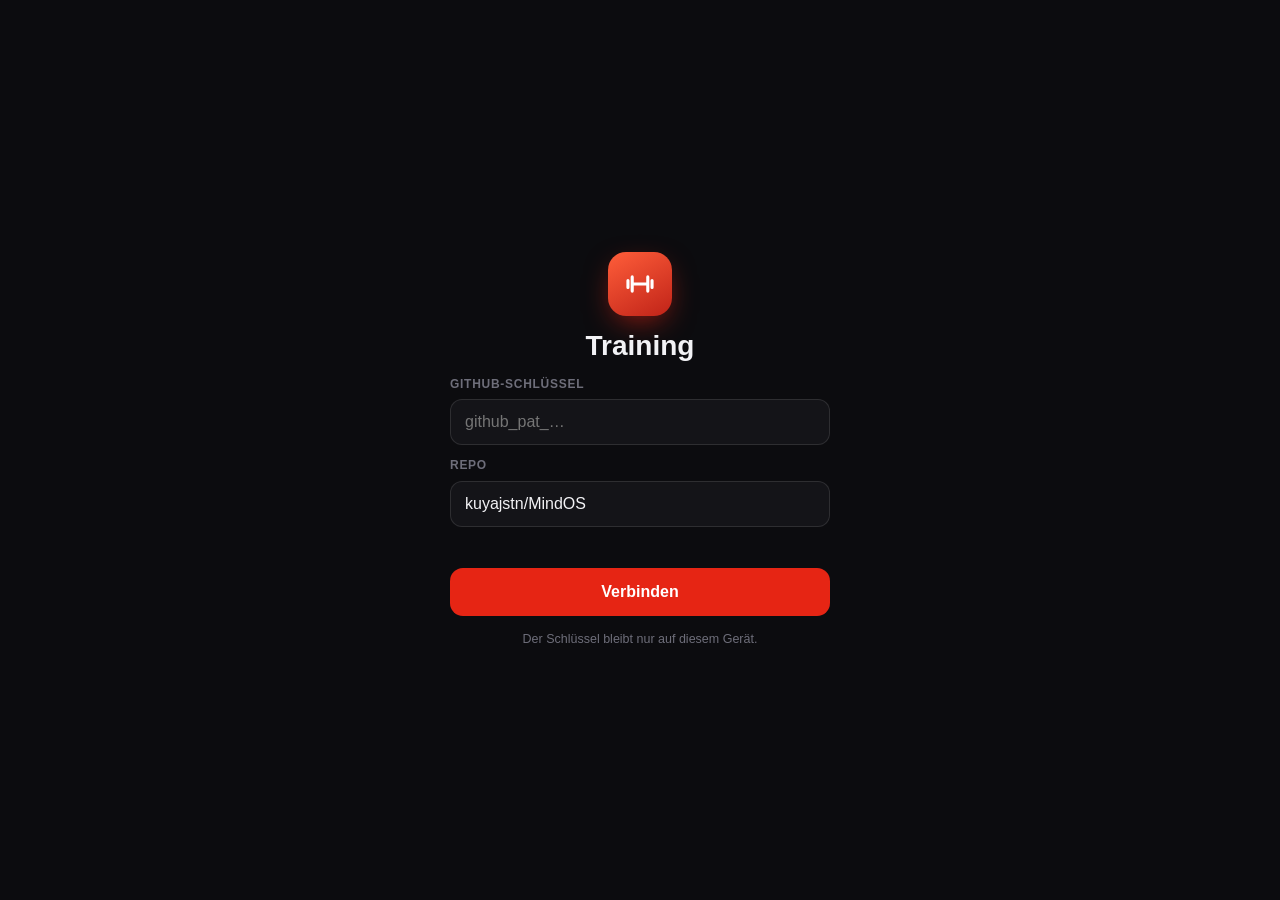
==== index.html @ 1726895e "Training-App: Hub-Code am Handy ausführen Co-Authored-By: Claude Opus 5.5 <noreply@anthropic.com>" ====
<!doctype html>
<html lang="de">
<head>
<meta charset="utf-8">
<meta name="viewport" content="width=device-width, initial-scale=1, viewport-fit=cover">
<meta name="theme-color" content="#0c0c0f">
<meta name="apple-mobile-web-app-capable" content="yes">
<meta name="mobile-web-app-capable" content="yes">
<meta name="apple-mobile-web-app-status-bar-style" content="black-translucent">
<meta name="apple-mobile-web-app-title" content="Training">
<title>Training</title>
<link rel="manifest" href="manifest.webmanifest">
<link rel="apple-touch-icon" href="icon-180.png">
<link rel="stylesheet" href="mobil.css">
</head>
<body>
<div id="status"></div>
<main id="hub"></main>
<section id="einrichten" hidden>
  <div class="ein-karte">
    <span class="ein-av"><svg viewBox="0 0 24 24"><path d="M6.5 7v10M17.5 7v10M3.5 9.5v5M20.5 9.5v5M6.5 12h11"/></svg></span>
    <h1>Training</h1>
    <form id="ein-form" autocomplete="off">
      <label>GitHub-Schlüssel<input name="token" type="password" placeholder="github_pat_…" required></label>
      <label>Repo<input name="repo" type="text" autocapitalize="off" spellcheck="false"></label>
      <p id="ein-meldung"></p>
      <button type="submit">Verbinden</button>
    </form>
    <small>Der Schlüssel bleibt nur auf diesem Gerät.</small>
  </div>
</section>
<script src="vendor/moment.min.js"></script>
<script src="app.js"></script>
</body>
</html>
---- mobil.css ----
/* ═══════════════════════════════════════════════════════════════
   Handy-Layout über dem CSS des Training Hubs.
   Der Hub bringt sein eigenes CSS mit (Farben, Karten, Animationen) — hier
   steht nur, was am Handy anders ist. #hub vorn, damit es gegen das CSS des
   Hubs gewinnt, das später im Dokument steht.
   ═══════════════════════════════════════════════════════════════ */
:root { color-scheme:dark; --sa-o:env(safe-area-inset-top); --sa-u:env(safe-area-inset-bottom); }
html, body { margin:0; background:#0c0c0f; color:#f2f2f5; -webkit-text-size-adjust:100%; }
body { font:15px/1.45 -apple-system,BlinkMacSystemFont,sans-serif; -webkit-tap-highlight-color:transparent; overscroll-behavior-y:none; }
* { -webkit-touch-callout:none; }

/* Container-Abfragen des Hubs aus: Die Hülle wäre sonst Bezugsrahmen für alles Feste
   (Leiste unten, Dialog), und am Handy gilt das schmale Layout ohnehin immer. */
#hub .tr-wrap { container-type:normal !important; }
#hub .tr { display:block !important; min-height:100dvh; border:0 !important; border-radius:0 !important;
  overflow:visible !important; --round:ui-rounded,"SF Pro Rounded",-apple-system,sans-serif; font-size:14.5px; }

/* Leiste unten statt Seitenleiste: vier Ansichten, Symbol über Wort. */
#hub .tr-side { position:fixed; z-index:40; left:0; right:0; bottom:0; display:block; padding:6px 8px calc(var(--sa-u) + 4px) !important;
  background:rgba(10,10,13,.86); -webkit-backdrop-filter:blur(18px) saturate(1.4); backdrop-filter:blur(18px) saturate(1.4);
  border:0 !important; border-top:1px solid rgba(255,255,255,.08) !important; }
#hub .tr-ws, #hub .tr-apps, #hub .tr-h, #hub .tr-nav [data-plan] { display:none !important; }
#hub .tr-nav { display:grid !important; grid-template-columns:repeat(4,1fr); gap:0; }
#hub .tr-ni { flex-direction:column; justify-content:center !important; gap:3px !important; padding:6px 0 4px !important;
  font-size:10.5px !important; font-weight:600; background:none !important; color:var(--tx3) !important; position:relative; }
#hub .tr-ni svg.ic { width:24px; height:24px; stroke-width:1.8; }
#hub .tr-ni.an { color:var(--accHi) !important; background:none !important; }
#hub .tr-ni em { display:none; }
#hub .tr-ni .tr-dot { position:absolute; top:5px; left:calc(50% + 9px); margin:0; }

/* Kopfzeile: oben angeheftet, unter der Statusleiste des iPhones. */
#hub .tr-top { position:sticky; top:0; z-index:30; min-height:0; padding:calc(var(--sa-o) + 10px) 18px 10px !important;
  background:rgba(12,12,15,.86); -webkit-backdrop-filter:blur(18px); backdrop-filter:blur(18px); }
#hub .tr-top h1 { font-size:26px; letter-spacing:-.02em; }
#hub .tr-top .frage { display:none; }
#hub .tr-chip { margin-left:auto; }
/* Die Meldung des Hubs („✓ geloggt") als Hinweis unter der Kopfzeile statt eingequetscht daneben. */
#hub .tr-hint { position:fixed; z-index:60; left:16px; right:16px; top:calc(var(--sa-o) + 62px); margin:0; text-align:center;
  font-size:13.5px; font-weight:600; padding:11px 14px; border-radius:14px; pointer-events:none;
  background:#0f2a1c; border:1px solid rgba(52,210,123,.35); transform:translateY(-6px); transition:opacity .18s, transform .18s; }
#hub .tr-hint.an { transform:none; }

#hub .tr-body { padding:14px 14px calc(var(--sa-u) + 92px) !important; gap:14px !important; }

/* Held: Text links, Körper klein oben rechts, Knöpfe in voller Breite darunter. */
#hub .tr-hero { display:block !important; min-height:0 !important; padding:20px 18px 18px !important; border-radius:22px; }
#hub .tr-hero.mit-koerper .tr-htext > small, #hub .tr-hero.mit-koerper .tr-htext > h2,
#hub .tr-hero.mit-koerper .tr-htext > .meta { max-width:calc(100% - 112px); }
#hub .tr-hero h2 { font-size:31px; margin:9px 0 10px; }
#hub .tr-koerper { display:block !important; position:absolute; top:16px; right:12px; }
#hub .tr-figuren { gap:4px; }
#hub .tr-figuren svg { width:48px; height:108px; }
#hub .tr-hero .akt { margin-top:18px; gap:8px; }
#hub .tr-hero .akt > * { flex:1 1 auto; justify-content:center; min-height:46px; }
#hub .tr-cta, #hub .tr-ghost, #hub .tr-fertig { font-size:15px !important; min-height:46px; justify-content:center; }

/* Wochenleiste: sieben schmale Spalten. */
#hub .tr-wl { gap:5px; }
#hub .tr-tag { padding:9px 2px 8px !important; border-radius:12px !important; gap:4px; }
#hub .tr-tag .d { font-size:9.5px; }
#hub .tr-tag .n { font-size:10.5px; }
#hub .tr-tag .punkt { width:20px; height:20px; }

#hub .tr-duo { grid-template-columns:1fr !important; gap:12px; }
#hub .tr-trio { grid-template-columns:repeat(3,minmax(0,1fr)) !important; gap:8px; }
#hub .tr-kz { padding:13px 12px !important; }
#hub .tr-kz .tr-lbl { font-size:9px; letter-spacing:.08em; }
#hub .tr-kz b.num { font-size:19px; margin:8px 0 4px; white-space:nowrap; }
#hub .tr-kz .tr-tr { display:block; font-size:11px; line-height:1.3; }
#hub .tr-karte { padding:16px 18px; }
#hub .tr-row { padding:13px 15px !important; }

/* Am Handy wird nur geloggt, nicht umgestellt: Der aktive Plan steht im Frontmatter des Hubs. */
#hub [data-aktivieren] { display:none !important; }
#hub .tr-planhead h2 { font-size:25px; }
#hub .tr-seg { width:auto; overflow-x:auto; flex-wrap:nowrap; }
#hub .tr-seg button { white-space:nowrap; }
#hub .tr-ex .kg { min-width:64px; font-size:16px; }

/* Dialog als Blatt von unten. 16 px in Eingabefeldern, sonst zoomt das iPhone hinein. */
#hub .tr-modal { position:fixed !important; align-items:flex-end !important; padding:0 !important; z-index:70; }
#hub .tr-dlg { width:100% !important; max-height:90dvh; overflow:auto; border-radius:24px 24px 0 0 !important;
  padding:20px 18px calc(var(--sa-u) + 18px) !important; border-bottom:0; }
#hub .tr-in { font-size:16px !important; padding:10px 11px !important; }
#hub .tr-set { grid-template-columns:minmax(0,1fr) 46px 46px 64px !important; gap:6px; padding:7px 0; }
#hub .tr-set .tr-in { padding:10px 6px !important; text-align:center; }
#hub .tr-set .nm { white-space:normal !important; font-size:13px; line-height:1.25; }
#hub .tr-knoepfe { position:sticky; bottom:calc(var(--sa-u) * -1 - 18px); background:var(--panel); padding:12px 0 2px; margin-top:12px; }
#hub .tr-knoepfe > * { flex:1; justify-content:center; min-height:48px; }
#hub .tr-wahl button { min-height:48px; font-size:15px; }

/* ── Eigene Teile der App ──────────────────────────────────────── */
#status { position:fixed; z-index:80; left:50%; top:calc(var(--sa-o) + 8px); transform:translateX(-50%);
  font:600 12px/1 -apple-system,sans-serif; color:#a3a3ae; background:#1c1c22; border:1px solid rgba(255,255,255,.1);
  border-radius:99px; padding:7px 12px; white-space:nowrap; display:none; }
#status.an { display:block; }
#status.fehler { color:#ffb4ab; background:#2a1114; border-color:#5a1f24; }
.ta-fehler { margin:16px; padding:14px 16px; border-radius:14px; background:#2a1114; border:1px solid #5a1f24; color:#ffb4ab; font-size:14px; }

#einrichten { min-height:100dvh; display:grid; place-items:center; padding:24px; box-sizing:border-box; }
#einrichten[hidden] { display:none; }
.ein-karte { width:100%; max-width:380px; display:flex; flex-direction:column; align-items:center; gap:14px; text-align:center; }
.ein-av { width:64px; height:64px; border-radius:18px; display:grid; place-items:center; background:linear-gradient(150deg,#ff5e3a,#c02318);
  box-shadow:0 10px 30px -8px rgba(230,37,20,.7); }
.ein-av svg { width:34px; height:34px; fill:none; stroke:#fff; stroke-width:2.2; stroke-linecap:round; }
.ein-karte h1 { margin:0; font:700 28px ui-rounded,-apple-system,sans-serif; }
#ein-form { width:100%; display:flex; flex-direction:column; gap:12px; text-align:left; }
#ein-form label { display:flex; flex-direction:column; gap:6px; font-size:12px; font-weight:600; color:#6e6e7a; letter-spacing:.06em; text-transform:uppercase; }
#ein-form input { font:16px -apple-system,sans-serif; color:#f2f2f5; background:#141418; border:1px solid rgba(255,255,255,.11);
  border-radius:12px; padding:13px 14px; text-transform:none; letter-spacing:0; }
#ein-form button { font:700 16px -apple-system,sans-serif; color:#fff; background:#e62514; border:0; border-radius:13px; padding:15px; margin-top:4px; }
#ein-form button:disabled { opacity:.6; }
#ein-meldung { margin:0; min-height:1em; font-size:13.5px; color:#ffb4ab; }
.ein-karte small { color:#6e6e7a; font-size:12.5px; }
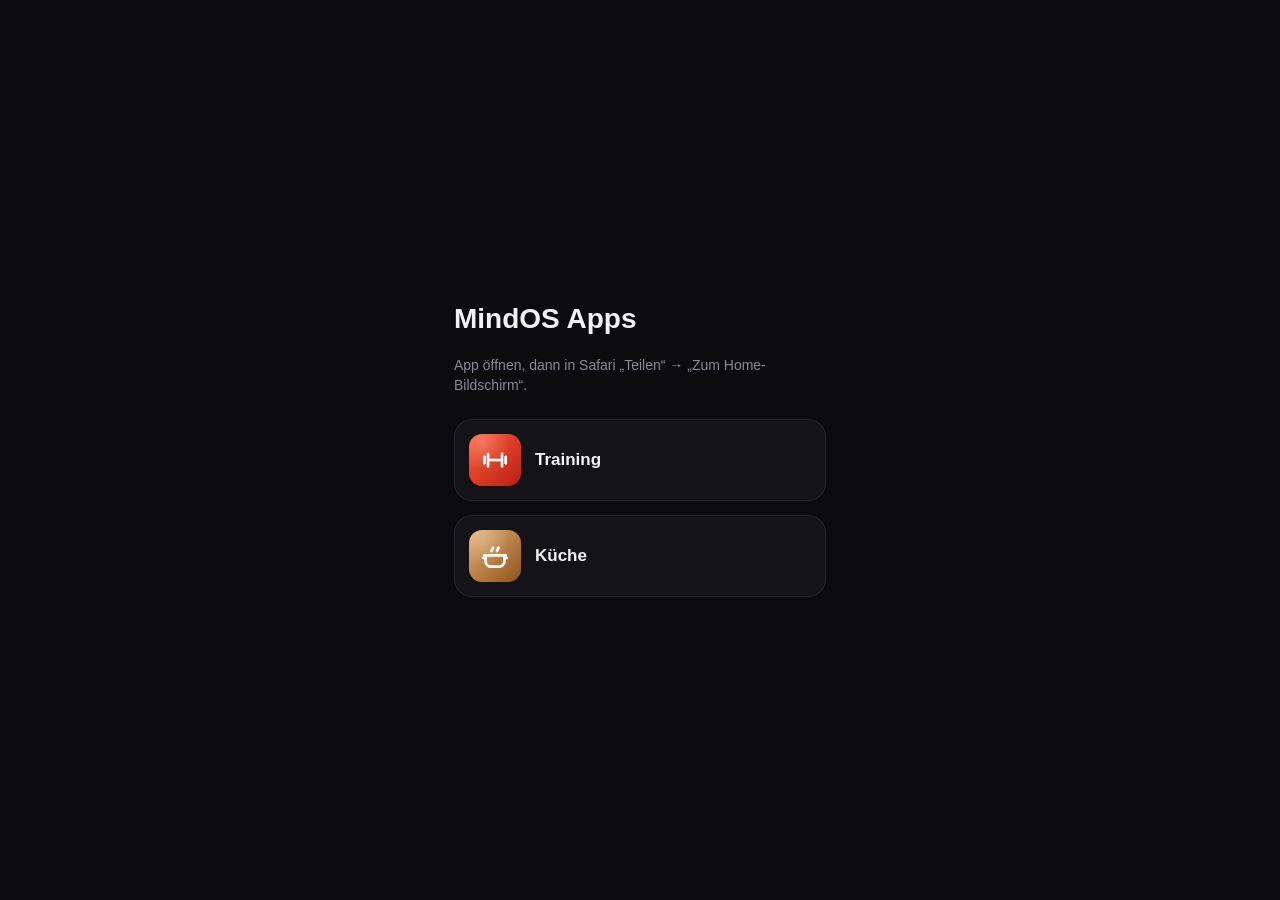
==== commit 52413fed: "Ein Repo für alle Apps: training/ und kitchen/ nebeneinander Gemeinsam bleiben app.js, basis.css, sw" ====
--- a/index.html
+++ b/index.html
@@ -4,32 +4,23 @@
 <meta charset="utf-8">
 <meta name="viewport" content="width=device-width, initial-scale=1, viewport-fit=cover">
 <meta name="theme-color" content="#0c0c0f">
-<meta name="apple-mobile-web-app-capable" content="yes">
-<meta name="mobile-web-app-capable" content="yes">
-<meta name="apple-mobile-web-app-status-bar-style" content="black-translucent">
-<meta name="apple-mobile-web-app-title" content="Training">
-<title>Training</title>
-<link rel="manifest" href="manifest.webmanifest">
-<link rel="apple-touch-icon" href="icon-180.png">
-<link rel="stylesheet" href="mobil.css">
+<title>MindOS Apps</title>
+<link rel="stylesheet" href="basis.css">
+<style>
+  /* Übersicht: Von hier aus jede App öffnen und dann „Zum Home-Bildschirm“. */
+  .ue { min-height:100dvh; display:flex; flex-direction:column; justify-content:center; gap:14px; padding:24px; box-sizing:border-box; max-width:420px; margin:0 auto; }
+  .ue h1 { margin:0 0 6px; font:700 28px ui-rounded,-apple-system,sans-serif; }
+  .ue p { margin:0 0 10px; color:#8a8a96; font-size:14px; }
+  .ue a { display:flex; align-items:center; gap:14px; padding:14px; border-radius:18px; background:#141418; border:1px solid rgba(255,255,255,.08); color:#f2f2f5; text-decoration:none; font:600 17px -apple-system,sans-serif; }
+  .ue img { width:52px; height:52px; border-radius:13px; }
+</style>
 </head>
 <body>
-<div id="status"></div>
-<main id="hub"></main>
-<section id="einrichten" hidden>
-  <div class="ein-karte">
-    <span class="ein-av"><svg viewBox="0 0 24 24"><path d="M6.5 7v10M17.5 7v10M3.5 9.5v5M20.5 9.5v5M6.5 12h11"/></svg></span>
-    <h1>Training</h1>
-    <form id="ein-form" autocomplete="off">
-      <label>GitHub-Schlüssel<input name="token" type="password" placeholder="github_pat_…" required></label>
-      <label>Repo<input name="repo" type="text" autocapitalize="off" spellcheck="false"></label>
-      <p id="ein-meldung"></p>
-      <button type="submit">Verbinden</button>
-    </form>
-    <small>Der Schlüssel bleibt nur auf diesem Gerät.</small>
-  </div>
-</section>
-<script src="vendor/moment.min.js"></script>
-<script src="app.js"></script>
+<main class="ue">
+  <h1>MindOS Apps</h1>
+  <p>App öffnen, dann in Safari „Teilen“ → „Zum Home-Bildschirm“.</p>
+  <a href="training/"><img src="training/icon-180.png?v=2" alt="">Training</a>
+  <a href="kitchen/"><img src="kitchen/icon-180.png?v=1" alt="">Küche</a>
+</main>
 </body>
 </html>
--- a/basis.css
+++ b/basis.css
@@ -0,0 +1,76 @@
+/* ═══════════════════════════════════════════════════════════════
+   Gemeinsame Hülle aller Hub-Apps (Training, Küche): Seite, Statusleiste,
+   Fehlermeldung, Einrichten. Was am Handy für EINEN Hub anders ist, steht in
+   dessen eigener mobil.css. Die Farbe des Einrichtens setzt jede index.html
+   über --app-a / --app-b / --app-glow.
+   ═══════════════════════════════════════════════════════════════ */
+:root { color-scheme:dark; --sa-o:env(safe-area-inset-top); --sa-u:env(safe-area-inset-bottom); }
+html, body { margin:0; background:#0c0c0f; color:#f2f2f5; -webkit-text-size-adjust:100%; }
+body { font:15px/1.45 -apple-system,BlinkMacSystemFont,sans-serif; -webkit-tap-highlight-color:transparent; overscroll-behavior-y:none; }
+* { -webkit-touch-callout:none; }
+
+/* ── Eigene Teile der App ──────────────────────────────────────── */
+#status { position:fixed; z-index:80; left:50%; top:calc(var(--sa-o) + 8px); transform:translateX(-50%);
+  font:600 12px/1 -apple-system,sans-serif; color:#a3a3ae; background:#1c1c22; border:1px solid rgba(255,255,255,.1);
+  border-radius:99px; padding:7px 12px; white-space:nowrap; display:none; }
+#status.an { display:block; }
+#status.fehler { color:#ffb4ab; background:#2a1114; border-color:#5a1f24; }
+.ta-fehler { margin:16px; padding:14px 16px; border-radius:14px; background:#2a1114; border:1px solid #5a1f24; color:#ffb4ab; font-size:14px; }
+
+#einrichten { min-height:100dvh; display:grid; place-items:center; padding:24px; box-sizing:border-box; }
+#einrichten[hidden] { display:none; }
+.ein-karte { width:100%; max-width:380px; display:flex; flex-direction:column; align-items:center; gap:14px; text-align:center; }
+.ein-av { width:64px; height:64px; border-radius:18px; display:grid; place-items:center; background:linear-gradient(150deg,var(--app-a,#ff5e3a),var(--app-b,#c02318));
+  box-shadow:0 10px 30px -8px var(--app-glow,rgba(230,37,20,.7)); }
+.ein-av svg { width:34px; height:34px; fill:none; stroke:#fff; stroke-width:2.2; stroke-linecap:round; }
+.ein-karte h1 { margin:0; font:700 28px ui-rounded,-apple-system,sans-serif; }
+#ein-form { width:100%; display:flex; flex-direction:column; gap:12px; text-align:left; }
+#ein-form label { display:flex; flex-direction:column; gap:6px; font-size:12px; font-weight:600; color:#6e6e7a; letter-spacing:.06em; text-transform:uppercase; }
+#ein-form input { font:16px -apple-system,sans-serif; color:#f2f2f5; background:#141418; border:1px solid rgba(255,255,255,.11);
+  border-radius:12px; padding:13px 14px; text-transform:none; letter-spacing:0; }
+#ein-form button { font:700 16px -apple-system,sans-serif; color:#fff; background:var(--app-knopf,#e62514); border:0; border-radius:13px; padding:15px; margin-top:4px; }
+#ein-form button:disabled { opacity:.6; }
+#ein-meldung { margin:0; min-height:1em; font-size:13.5px; color:#ffb4ab; }
+.ein-karte small { color:#6e6e7a; font-size:12.5px; }
+
+
+/* ── Leser: eine Notiz als Blatt von unten (Rezept antippen → Rezeptnotiz) ── */
+#leser { position:fixed; inset:0; z-index:90; background:rgba(0,0,0,.55); display:flex; align-items:flex-end;
+  -webkit-backdrop-filter:blur(3px); backdrop-filter:blur(3px); animation:le-ein .18s ease-out; }
+@keyframes le-ein { from { opacity:0; } }
+body.le-offen { overflow:hidden; }
+.le-blatt { width:100%; max-height:94dvh; display:flex; flex-direction:column; background:#151413; color:#efebe5;
+  border-radius:22px 22px 0 0; border-top:1px solid rgba(255,255,255,.08); animation:le-hoch .22s cubic-bezier(.2,.8,.2,1); }
+@keyframes le-hoch { from { transform:translateY(40px); } }
+.le-kopf { display:flex; align-items:center; gap:12px; padding:16px 16px 10px 20px; }
+.le-kopf b { flex:1; font:700 19px/1.25 -apple-system,sans-serif; letter-spacing:-.01em; }
+.le-zu { flex:none; width:34px; height:34px; border-radius:50%; border:0; background:#26231f; color:#b0a79c; font:600 15px -apple-system,sans-serif; position:relative; }
+.le-zu::after { content:''; position:absolute; inset:-5px; }
+.le-inhalt { overflow:auto; overscroll-behavior:contain; padding:0 20px calc(var(--sa-u) + 28px); font-size:16px; line-height:1.55; }
+.le-banner { display:block; width:100%; aspect-ratio:16/10; object-fit:cover; border-radius:16px; margin:2px 0 14px; }
+.le-inhalt img { max-width:100%; border-radius:12px; }
+.le-inhalt h2, .le-inhalt h3, .le-inhalt h4 { font:700 17px/1.3 -apple-system,sans-serif; margin:22px 0 8px; }
+.le-inhalt h2 { font-size:19px; }
+.le-inhalt p { margin:8px 0; color:#d6d0c8; }
+.le-inhalt ul, .le-inhalt ol { margin:6px 0; padding:0; list-style:none; counter-reset:schritt; }
+.le-inhalt li { position:relative; padding:9px 0 9px 34px; border-bottom:1px solid rgba(255,255,255,.06); }
+.le-inhalt ul > li:not(.le-hak)::before { content:''; position:absolute; left:12px; top:19px; width:6px; height:6px; border-radius:50%; background:#8a8177; }
+/* Abhaken zum Mitkochen: Zutaten (- [ ]) und Schritte (1.) */
+.le-inhalt li.le-hak::before { content:''; position:absolute; left:2px; top:10px; width:22px; height:22px; box-sizing:border-box;
+  border-radius:7px; border:2px solid #4a443d; }
+.le-inhalt ol > li.le-hak { counter-increment:schritt; }
+.le-inhalt ol > li.le-hak::before { content:counter(schritt); border-radius:50%; font:700 12px/18px -apple-system,sans-serif; text-align:center; color:#b0a79c; }
+.le-inhalt li.le-hak.an { color:#6e665e; text-decoration:line-through; text-decoration-color:rgba(255,255,255,.25); }
+.le-inhalt li.le-hak.an::before { content:'✓'; background:var(--app-knopf,#c98a4b); border-color:transparent; color:#15120f;
+  font:800 13px/18px -apple-system,sans-serif; text-align:center; }
+.le-inhalt blockquote { margin:10px 0; padding:10px 14px; border-radius:12px; background:#1e1c19; color:#b0a79c; font-size:14.5px; }
+.le-inhalt code { font:13.5px ui-monospace,monospace; background:#1e1c19; padding:1px 5px; border-radius:5px; }
+.le-inhalt pre { overflow:auto; background:#1e1c19; padding:12px; border-radius:12px; font:13px ui-monospace,monospace; }
+.le-inhalt mark { background:rgba(224,164,104,.25); color:inherit; border-radius:3px; padding:0 2px; }
+.le-inhalt a { color:var(--app-a,#e0a468); }
+.le-inhalt hr { border:0; border-top:1px solid rgba(255,255,255,.08); margin:18px 0; }
+.le-tab { overflow-x:auto; margin:8px -20px; padding:0 20px; }
+.le-tab table { border-collapse:collapse; font-size:13px; line-height:1.35; min-width:100%; }
+.le-tab td { padding:7px 8px 7px 0; border-bottom:1px solid rgba(255,255,255,.06); color:#d6d0c8; white-space:nowrap; }
+.le-tab tr:first-child td { color:#8a8177; font-weight:600; font-size:11.5px; text-transform:uppercase; letter-spacing:.04em; }
+.le-tab td:first-child { white-space:normal; min-width:130px; }
